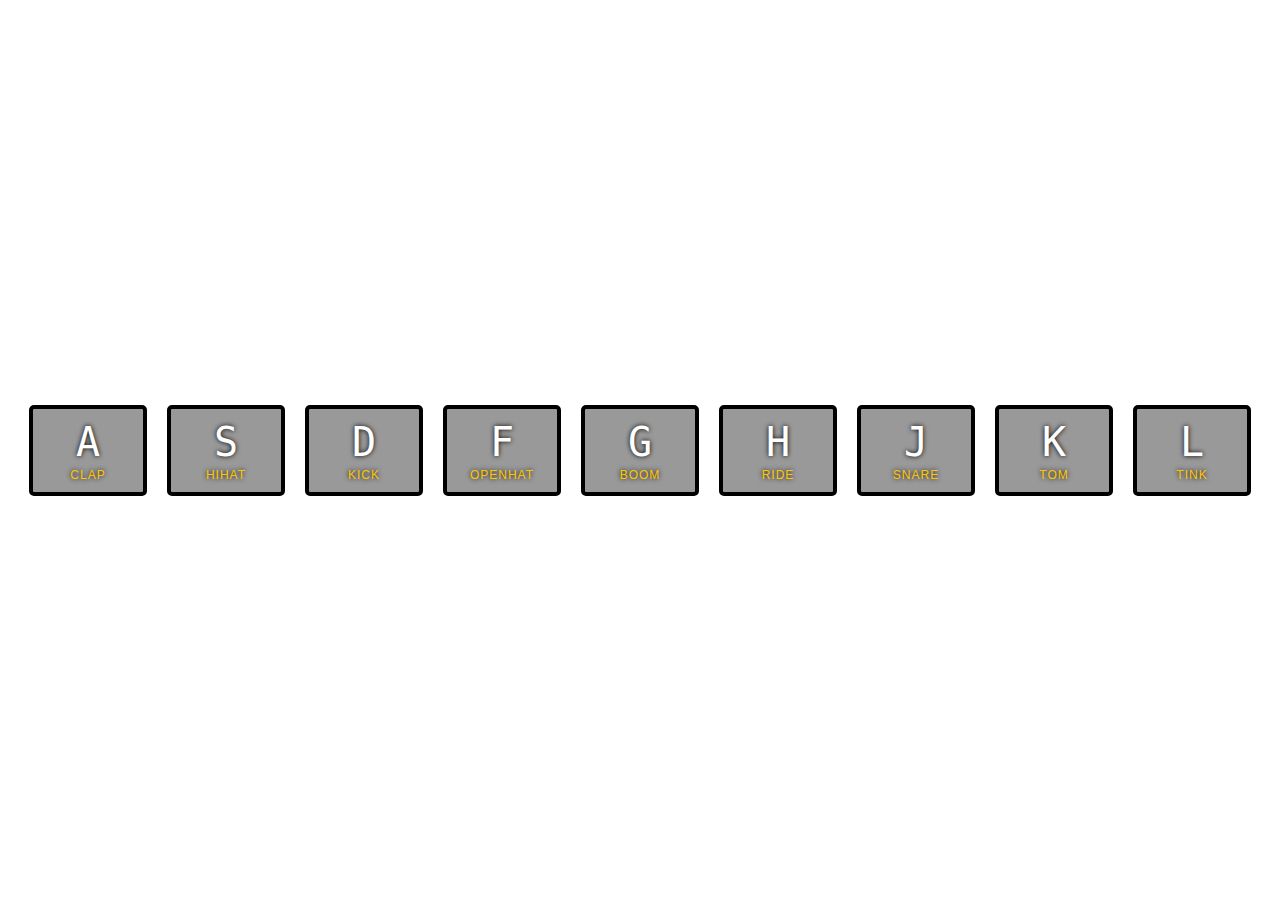
==== JS30 - 1 - DrumKit/index-drumKit.html @ d64349de "initial commit :rocket:" ====
<!DOCTYPE html>
<html lang="en">

<head>
   <meta charset="UTF-8">
   <title>JS Drum Kit</title>
   <link rel="stylesheet" href="style.css">
</head>

<body>


   <div class="keys">
      <div data-key="65" class="key" id="key">
         <kbd>A</kbd>
         <span class="sound">clap</span>
      </div>
      <div data-key="83" class="key">
         <kbd>S</kbd>
         <span class="sound">hihat</span>
      </div>
      <div data-key="68" class="key">
         <kbd>D</kbd>
         <span class="sound">kick</span>
      </div>
      <div data-key="70" class="key">
         <kbd>F</kbd>
         <span class="sound">openhat</span>
      </div>
      <div data-key="71" class="key">
         <kbd>G</kbd>
         <span class="sound">boom</span>
      </div>
      <div data-key="72" class="key">
         <kbd>H</kbd>
         <span class="sound">ride</span>
      </div>
      <div data-key="74" class="key">
         <kbd>J</kbd>
         <span class="sound">snare</span>
      </div>
      <div data-key="75" class="key">
         <kbd>K</kbd>
         <span class="sound">tom</span>
      </div>
      <div data-key="76" class="key">
         <kbd>L</kbd>
         <span class="sound">tink</span>
      </div>
   </div>

   <audio data-key="65" src="sounds/clap.wav"></audio>
   <audio data-key="83" src="sounds/hihat.wav"></audio>
   <audio data-key="68" src="sounds/kick.wav"></audio>
   <audio data-key="70" src="sounds/openhat.wav"></audio>
   <audio data-key="71" src="sounds/boom.wav"></audio>
   <audio data-key="72" src="sounds/ride.wav"></audio>
   <audio data-key="74" src="sounds/snare.wav"></audio>
   <audio data-key="75" src="sounds/tom.wav"></audio>
   <audio data-key="76" src="sounds/tink.wav"></audio>

   <script src="https://code.jquery.com/jquery-3.3.1.min.js" integrity="sha256-FgpCb/KJQlLNfOu91ta32o/NMZxltwRo8QtmkMRdAu8="
      crossorigin="anonymous"></script>
   <script>
      function playSound(e) {
         console.log(e.target.attributes[0])
         // select audio by data-key
         const audio = document.querySelector(`audio[data-key="${e.keyCode}"]`)
         const key = document.querySelector(`.key[data-key="${e.keyCode}"]`)

         // if there's no audio, stop the function from running
         if (!audio) return;

         audio.currentTime = 0 //rewinds to the start
         audio.play()

         // add class in js when playing 
         key.classList.add('playing');
      }
      
      function removeTransition(e) {
         if (e.propertyName !== 'transform') return; // skip it if it's not a transform
         this.classList.remove('playing');
      }

      // listen on each key for when the transition end event happens
      const keys = document.querySelectorAll('.key');
      keys.forEach(key => {
         key.addEventListener('transitionend', removeTransition)
      })
      window.addEventListener('keydown', playSound)

      $(function(){
         $(".key").on("click", function(){
            console.log($(this).data('key'))
         })
      })
   </script>


</body>

</html>
---- JS30 - 1 - DrumKit/style.css ----
html {
  font-size: 10px;
  background: url(http://i.imgur.com/b9r5sEL.jpg) bottom center;
  background-size: cover;
}

body,html {
  margin: 0;
  padding: 0;
  font-family: sans-serif;
}

.keys {
  display: flex;
  flex: 1;
  min-height: 100vh;
  align-items: center;
  justify-content: center;
}

.key {
  border: .4rem solid black;
  border-radius: .5rem;
  margin: 1rem;
  font-size: 1.5rem;
  padding: 1rem .5rem;
  transition: all .07s ease;
  width: 10rem;
  text-align: center;
  color: white;
  background: rgba(0,0,0,0.4);
  text-shadow: 0 0 .5rem black;
}

.playing {
  transform: scale(1.1);
  border-color: #ffc600;
  box-shadow: 0 0 1rem #ffc600;
}

kbd {
  display: block;
  font-size: 4rem;
}

.sound {
  font-size: 1.2rem;
  text-transform: uppercase;
  letter-spacing: .1rem;
  color: #ffc600;
}
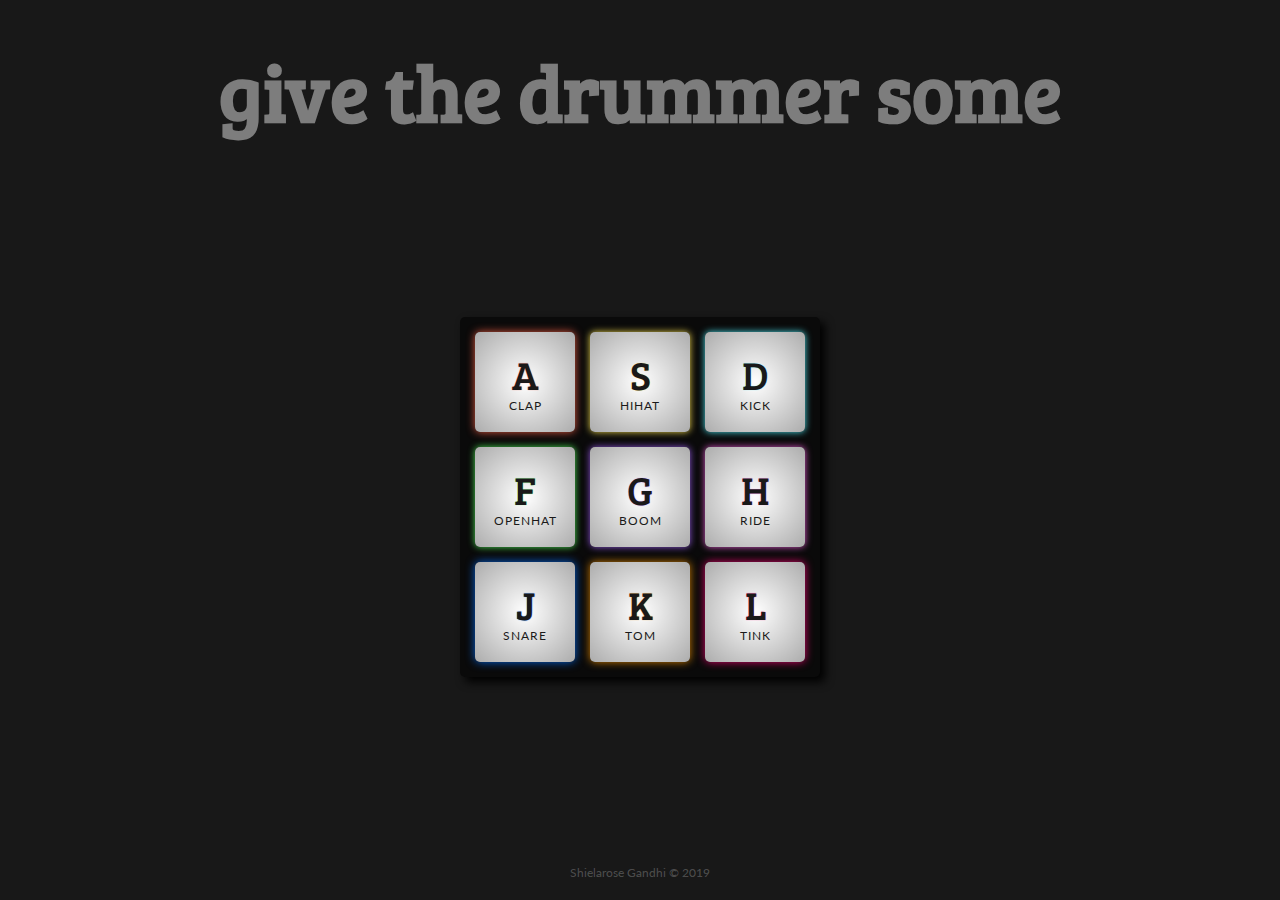
==== commit bd67c62b: "completed styles" ====
--- a/JS30 - 1 - DrumKit/index-drumKit.html
+++ b/JS30 - 1 - DrumKit/index-drumKit.html
@@ -4,50 +4,53 @@
 <head>
    <meta charset="UTF-8">
    <title>JS Drum Kit</title>
+   <link href="https://fonts.googleapis.com/css?family=Bree+Serif|Lato" rel="stylesheet">
    <link rel="stylesheet" href="style.css">
 </head>
 
 <body>
 
-
+   <h1>give the drummer some</h1>
    <div class="keys">
-      <div data-key="65" class="key" id="key">
+      <div data-key="65" class="key key1">
          <kbd>A</kbd>
          <span class="sound">clap</span>
       </div>
-      <div data-key="83" class="key">
+      <div data-key="83" class="key key2">
          <kbd>S</kbd>
          <span class="sound">hihat</span>
       </div>
-      <div data-key="68" class="key">
+      <div data-key="68" class="key key3">
          <kbd>D</kbd>
          <span class="sound">kick</span>
       </div>
-      <div data-key="70" class="key">
+      <div data-key="70" class="key key4">
          <kbd>F</kbd>
          <span class="sound">openhat</span>
       </div>
-      <div data-key="71" class="key">
+      <div data-key="71" class="key key5">
          <kbd>G</kbd>
          <span class="sound">boom</span>
       </div>
-      <div data-key="72" class="key">
+      <div data-key="72" class="key key6">
          <kbd>H</kbd>
          <span class="sound">ride</span>
       </div>
-      <div data-key="74" class="key">
+      <div data-key="74" class="key key7">
          <kbd>J</kbd>
          <span class="sound">snare</span>
       </div>
-      <div data-key="75" class="key">
+      <div data-key="75" class="key key8">
          <kbd>K</kbd>
          <span class="sound">tom</span>
       </div>
-      <div data-key="76" class="key">
+      <div data-key="76" class="key key9">
          <kbd>L</kbd>
          <span class="sound">tink</span>
       </div>
    </div>
+
+   <footer><a href="https://shielarosegandhi.com/" target="_blank">Shielarose Gandhi &copy; 2019</a></footer>
 
    <audio data-key="65" src="sounds/clap.wav"></audio>
    <audio data-key="83" src="sounds/hihat.wav"></audio>
@@ -63,7 +66,6 @@
       crossorigin="anonymous"></script>
    <script>
       function playSound(e) {
-         console.log(e.target.attributes[0])
          // select audio by data-key
          const audio = document.querySelector(`audio[data-key="${e.keyCode}"]`)
          const key = document.querySelector(`.key[data-key="${e.keyCode}"]`)
@@ -92,7 +94,19 @@
 
       $(function(){
          $(".key").on("click", function(){
-            console.log($(this).data('key'))
+            const key = $(this).data('key')
+            const selectedDiv = $(`.key[data-key=${key}]`)
+            const audio = $(`audio[data-key=${key}]`)[0]
+
+            // if there's no audio, stop the function from running
+            if (!audio) return;
+
+            audio.currentTime = 0 //rewinds to the start
+            audio.play()
+
+            // add class in js when playing 
+            $(this).addClass('playing');
+
          })
       })
    </script>
--- a/JS30 - 1 - DrumKit/style.css
+++ b/JS30 - 1 - DrumKit/style.css
@@ -1,51 +1,249 @@
-html {
-  font-size: 10px;
-  background: url(http://i.imgur.com/b9r5sEL.jpg) bottom center;
-  background-size: cover;
-}
-
-body,html {
+/* GENERAL STYLING */
+article,aside,details,figcaption,figure,footer,header,hgroup,nav,section,summary{display:block;}audio,canvas,video{display:inline-block;}audio:not([controls]){display:none;height:0;}[hidden]{display:none;}html{font-family:sans-serif;-webkit-text-size-adjust:100%;-ms-text-size-adjust:100%;}a:focus{outline:thin dotted;}a:active,a:hover{outline:0;}h1{font-size:2em;}abbr[title]{border-bottom:1px dotted;}b,strong{font-weight:700;}dfn{font-style:italic;}mark{background:#ff0;color:#000;}code,kbd,pre,samp{font-family:monospace, serif;font-size:1em;}pre{white-space:pre-wrap;word-wrap:break-word;}q{quotes:\201C \201D \2018 \2019;}small{font-size:80%;}sub,sup{font-size:75%;line-height:0;position:relative;vertical-align:baseline;}sup{top:-.5em;}sub{bottom:-.25em;}img{border:0;}svg:not(:root){overflow:hidden;}fieldset{border:1px solid silver;margin:0 2px;padding:.35em .625em .75em;}button,input,select,textarea{font-family:inherit;font-size:100%;margin:0;}button,input{line-height:normal;}button,html input[type=button],/* 1 */input[type=reset],input[type=submit]{-webkit-appearance:button;cursor:pointer;}button[disabled],input[disabled]{cursor:default;}input[type=checkbox],input[type=radio]{box-sizing:border-box;padding:0;}input[type=search]{-webkit-appearance:textfield;-moz-box-sizing:content-box;-webkit-box-sizing:content-box;box-sizing:content-box;}input[type=search]::-webkit-search-cancel-button,input[type=search]::-webkit-search-decoration{-webkit-appearance:none;}textarea{overflow:auto;vertical-align:top;}table{border-collapse:collapse;border-spacing:0;}body,figure{margin:0;}legend,button::-moz-focus-inner,input::-moz-focus-inner{border:0;padding:0;}a{text-decoration:none;}ul{list-style-type:none;margin:0;padding:0}
+
+.clearfix:after {visibility: hidden; display: block; font-size: 0; content: ''; clear: both; height: 0; }
+
+* { -moz-box-sizing: border-box; -webkit-box-sizing: border-box; box-sizing: border-box; }
+
+.visuallyhidden:not(:focus):not(:active) { position: absolute; width: 1px; height: 1px; margin: -1px;border: 0;padding: 0;white-space: nowrap;clip-path: inset(100%);clip: rect(00 0 0);overflow: hidden;}
+
+img{max-width: 100%;}
+html{font-size:62.5%;}
+
+body {
+  padding: 50px 50px 20px 50px;
+  height: 100vh;
+  background: #181818;
+  display: grid;
+  grid-template-columns: 1fr;
+  grid-template-rows: 1.5fr 4fr 1fr;
+  align-items: center;
+  justify-items: center;
+}
+
+h1 {
+  font-size: 8rem;
   margin: 0;
-  padding: 0;
-  font-family: sans-serif;
+  color: rgba(255, 255, 255, 0.438);
+  font-family: "Bree Serif", "serif";
+  align-self: start;
+  text-align: center;
+  line-height: 1;
 }
 
 .keys {
+  display: grid;
+  grid-template-columns: repeat(3, 100px);
+  grid-template-rows: repeat(3, 100px);
+  grid-gap: 15px;
+  max-width: 400px;
+  padding: 15px;
+  border-radius: .5rem;
+  background: rgb(10, 10, 10);
+  box-shadow: 5px 5px 10px black;
+}
+
+.key {
+  border-radius: .5rem;
+  font-size: 1.5rem;
+  transition: all .1s ease;
+  min-width: 50px;
+  min-height: 50px;
   display: flex;
-  flex: 1;
-  min-height: 100vh;
+  flex-direction: column;
+  justify-content: center;
   align-items: center;
-  justify-content: center;
-}
-
-.key {
-  border: .4rem solid black;
-  border-radius: .5rem;
-  margin: 1rem;
-  font-size: 1.5rem;
-  padding: 1rem .5rem;
-  transition: all .07s ease;
-  width: 10rem;
-  text-align: center;
-  color: white;
-  background: rgba(0,0,0,0.4);
-  text-shadow: 0 0 .5rem black;
+  color: rgb(26, 25, 25);
+  background: radial-gradient(white, rgba(255, 255, 255, 0.664));
+}
+
+/* Key 1 */
+.key1 {
+  box-shadow: 0px 0px 8px rgba(255, 99, 71, 0.863);
+}
+
+.key1 kbd {
+  text-shadow: 0 0 1px rgba(255, 99, 71, 0.863);
+}
+
+.key1.playing {
+  background: radial-gradient(white,rgba(255, 101, 101, 0.7));
+}
+
+/* Key 2 */
+.key2 {
+  box-shadow: 0px 0px 7px rgba(255, 229, 81, 0.897);
+}
+
+.key2 kbd {
+  text-shadow: 0 0 1px rgba(255, 229, 81, 0.897);
+}
+
+.key2.playing {
+  background: radial-gradient(white, rgba(255, 229, 81, 0.897));
+}
+
+/* Key 3 */
+.key3 {
+  box-shadow: 0px 0px 7px rgba(81, 243, 255, 0.897);
+}
+
+.key3 kbd {
+  text-shadow: 0 0 1px rgba(81, 243, 255, 0.897);
+}
+
+.key3.playing {
+  background: radial-gradient(white, rgba(81, 243, 255, 0.897));
+}
+
+/* Key 4 */
+.key4 {
+  box-shadow: 0px 0px 7px rgba(81, 255, 90, 0.849);
+}
+
+.key4 kbd {
+  text-shadow: 0 0 1px rgba(81, 255, 90, 0.849);
+}
+
+.key4.playing {
+  background: radial-gradient(white, rgba(81, 255, 90, 0.849));
+}
+
+/* Key 5 */
+.key5 {
+  box-shadow: 0px 0px 7px rgba(163, 96, 250, 0.849);
+}
+
+.key5 kbd {
+  text-shadow: 0 0 1px rgba(163, 96, 250, 0.849);
+}
+
+.key5.playing {
+  background: radial-gradient(white, rgba(163, 96, 250, 0.849));
+}
+
+/* Key 6 */
+.key6 {
+  box-shadow: 0px 0px 7px rgba(250, 96, 229, 0.849);
+}
+
+.key6 kbd {
+  text-shadow: 0 0 1px rgba(250, 96, 229, 0.849);
+}
+
+.key6.playing {
+  background: radial-gradient(white, rgba(250, 96, 229, 0.849));
+}
+
+/* Key 7 */
+.key7 {
+  box-shadow: 0px 0px 10px rgba(2, 112, 255, 0.849);
+}
+
+.key7 kbd {
+  text-shadow: 0 0 1px rgba(2, 112, 255, 0.849);
+}
+
+.key7.playing {
+  background: radial-gradient(white,rgba(2, 112, 255, 0.849));
+}
+
+/* Key 8 */
+.key8 {
+  box-shadow: 0px 0px 8px rgba(238, 143, 0, 0.849);
+}
+
+.key8 kbd {
+  text-shadow: 0 0 1px rgba(238, 143, 0, 0.849);
+}
+
+.key8.playing {
+  background: radial-gradient(white,rgba(238, 143, 0, 0.849));
+}
+
+/* Key 9 */
+.key9 {
+  box-shadow: 0px 0px 8px rgba(255, 0, 119, 0.849);
+}
+
+.key9 kbd {
+  text-shadow: 0 0 1px rgba(255, 0, 119, 0.849);
+}
+
+.key9.playing {
+  background: radial-gradient(white,rgba(255, 0, 119, 0.849));
 }
 
 .playing {
-  transform: scale(1.1);
-  border-color: #ffc600;
-  box-shadow: 0 0 1rem #ffc600;
+  transform: scale(1.05);
 }
 
 kbd {
   display: block;
   font-size: 4rem;
+  font-family: 'Bree Serif';
+  font-weight: 400;
+  line-height: 1.2;
 }
 
 .sound {
+  font-family: 'Lato';
   font-size: 1.2rem;
   text-transform: uppercase;
   letter-spacing: .1rem;
-  color: #ffc600;
-}
+}
+
+footer {
+  align-self: end;
+}
+
+footer a {
+  font-family: 'Lato';
+  font-size: 1.2rem;
+  color: rgba(255, 255, 255, 0.24);
+}
+
+/* Media Queries */
+
+@media(max-width: 980px){
+  body {
+    grid-template-rows: 2fr 4fr 1fr;
+  }
+  h1 {
+    font-size: 7rem;
+    align-self: center;
+  }
+}
+
+@media(max-width: 595px){
+  h1 {
+    font-size: 5rem;
+  }
+}
+
+@media(max-width: 458px){
+  h1 {
+    font-size: 4rem;
+  }
+
+  .keys {
+    grid-template-columns: repeat(3, 80px);
+    grid-template-rows: repeat(3, 80px);
+    grid-gap: 10px;
+  }
+
+  .sound {
+    font-size: 1.1rem;
+  }
+}
+
+@media(max-width: 390px){
+  body {
+    padding: 0 0 20px 0;
+  }
+
+  h1 {
+    align-self: end;
+    margin: 0 10px;
+  }
+}